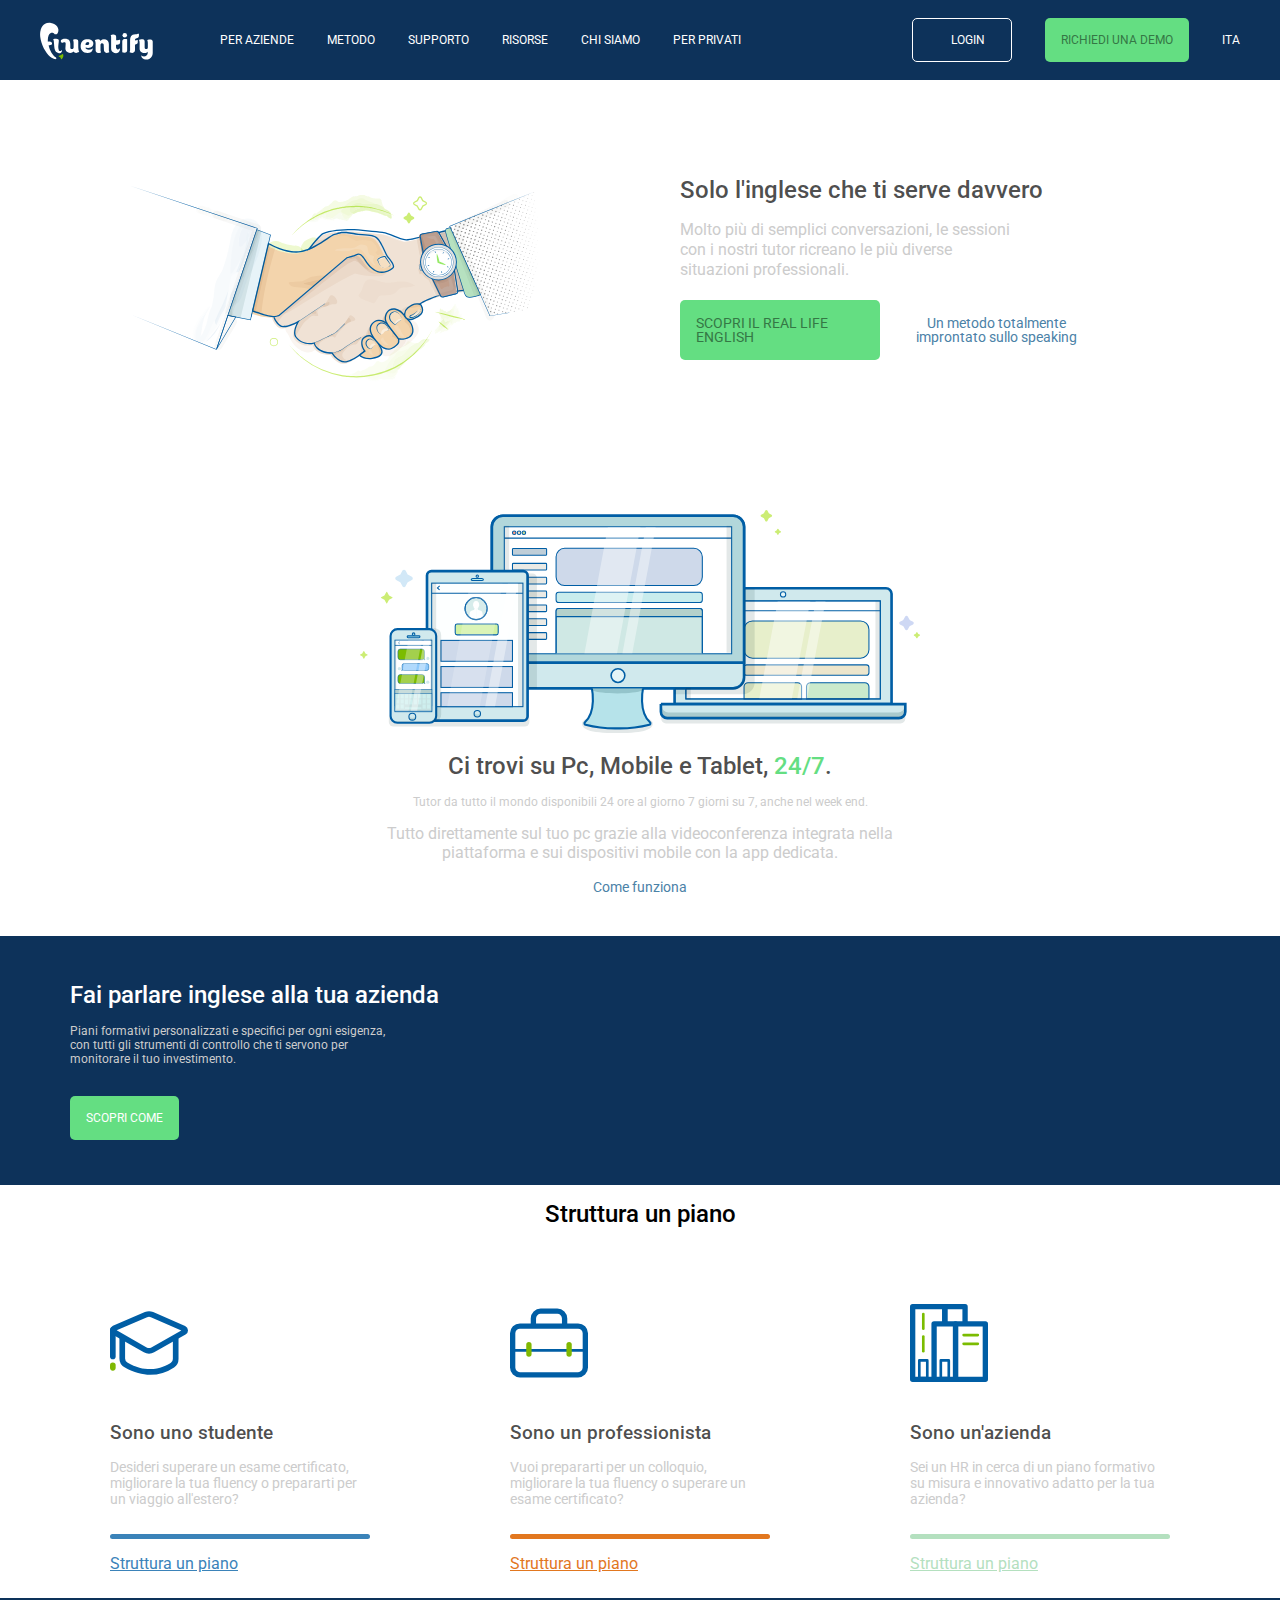
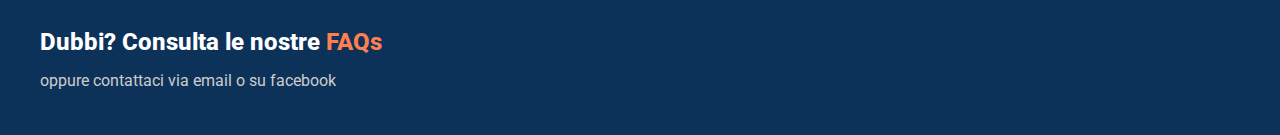
==== index-bonus.html @ aef8acaa "add parts of faqs" ====
<!DOCTYPE html>
<html lang="en">
<head>
    <meta charset="UTF-8">
    <meta http-equiv="X-UA-Compatible" content="IE=edge">
    <meta name="viewport" content="width=device-width, initial-scale=1.0">
    <!-- CSS-STYLE -->
    <link rel="stylesheet" href="main-bonus.css">
    <!-- FONT-STYLE -->
    <link rel="preconnect" href="https://fonts.gstatic.com">
    <link href="https://fonts.googleapis.com/css2?family=Roboto:wght@400;500&display=swap" rel="stylesheet">
    <!-- ICONS -->
    <link rel='stylesheet' href='https://cdnjs.cloudflare.com/ajax/libs/font-awesome/5.15.2/css/all.min.css'
        integrity='sha512-HK5fgLBL+xu6dm/Ii3z4xhlSUyZgTT9tuc/hSrtw6uzJOvgRr2a9jyxxT1ely+B+xFAmJKVSTbpM/CuL7qxO8w=='
        crossorigin='anonymous' />
    <title>Document</title>
</head>
<body>


    <header class="main-header">
        <div class="Container Clearfix">
            <!-- LOGO -->
            <div class="Logo Float-left">
                <img src="./fluentify-assets-bonus/logo.svg" alt="">
            </div>

            <!-- NAV CENTER -->
            <div class="nav-center Float-left">
                <nav>
                    <ul class="menu-inline">
                        <li><a href="">per aziende</a></li>
                        <li><a href="">metodo</a></li>
                        <li><a href="">supporto</a></li>
                        <li><a href="">risorse</a></li>
                        <li><a href="">chi siamo</a></li>
                        <li><a href="">per privati</a></li>
                    </ul>
                </nav>
            
            </div>

            <!-- NAV RIGHT -->
            <div class="nav-right Float-left">
                <nav>
                    <ul class="menu-inline">
                        <li><a class="buttons" href=""><i class="far fa-user-circle user"></i>login</a></li>
                        <li><a class="buttons btn-green" href="">richiedi una demo</a></li>
                        <li><a href="">ita</a></li>
                    </ul>
                </nav>
            </div>
        </div>
    </header>


    <!-- MAIN CONTENT -->
    <main>
        <section class="hero">
            <div class="Container Clearfix">
                <!-- img left -->
                <div class="left w-50 Float-left">
                    <img src="./fluentify-assets-bonus/shakehands.svg" alt="Stretta di mano">
    
                </div>
    
                <!-- Descrizione right -->
                <div class="right w-50 Float-left">
                    <h2>Solo l'inglese che ti serve davvero</h2>
                    <p>Molto più di semplici conversazioni, le sessioni con i nostri tutor ricreano le più diverse situazioni professionali.</p>
                    <a class="buttons btn-green" href="">scopri il real life english</a>
                    <span>Un metodo totalmente improntato sullo speaking</span>
    
                </div>
            </div>
        </section>


        <!-- HERO CENTRAL -->
        <section class="hero-central">
            <div class="Container">
                <div class="w-50">
                    <img src="./fluentify-assets-bonus/set.svg" alt="Device">
                    <h2>Ci trovi su Pc, Mobile e Tablet, <span>24/7</span>.</h2>
                    <p>Tutor da tutto il mondo disponibili 24 ore al giorno 7 giorni su 7, anche nel week end.</p>
                    <p>Tutto direttamente sul tuo pc grazie alla videoconferenza integrata nella piattaforma e sui dispositivi mobile con la app dedicata.</p>
                    <a href="">Come funziona</a>
                </div>
            </div>
        </section>

        <!-- INFO AZIENDE -->
        <section class="info">
            <div class="Container">
                <div class="w-50">
                    <h2>Fai parlare inglese alla tua azienda</h2>
                    <p>Piani formativi personalizzati e specifici per ogni esigenza, con tutti gli strumenti di controllo  che ti servono per monitorare il tuo investimento.</p>
                    <a class="buttons btn-green" href="">scopri come</a>
                </div>
            </div>
        </section>


        <!-- PIANO -->
        <section class="piano">
            <div class="Container Clearfix">
                <!-- Title -->
                <h2>Struttura un piano</h2>

                <!-- Colonna 1 -->
                <div class="col Float-left">
                    <img src="./fluentify-assets-bonus/student.svg" alt="Student">
                    <h3>Sono uno studente</h3>
                    <p>Desideri superare un esame certificato, migliorare la tua fluency o prepararti per un viaggio all'estero?</p>
                    <hr class="color-uno">
                    <a class="color-uno" href="">Struttura un piano</a>
                </div>



            <!-- Colonna 2 -->
                <div class="col Float-left">
                    <img src="./fluentify-assets-bonus/worker.svg" alt="Lavoratore">
                    <h3>Sono un professionista</h3>
                    <p>Vuoi prepararti per un colloquio, migliorare la tua fluency o superare un esame certificato?</p>
                    <hr class="color-due">
                    <a class="color-due" href="">Struttura un piano</a>
                </div>


            <!-- Colonna 3 -->
                <div class="col Float-left">
                    <img src="./fluentify-assets-bonus/business.svg" alt="Business">
                    <h3>Sono un'azienda</h3>
                    <p>Sei un HR in cerca di un piano formativo su misura e innovativo adatto per la tua azienda?</p>
                    <hr class="color-tre">
                    <a class="color-tre" href="">Struttura un piano</a>
                </div>
            </div>
        </section>

        <!-- FAQS -->

        <section class="problem">
            <div class="Container">
                <h2>Dubbi? Consulta le nostre <a class="info" href="">FAQs</a></h2>
                <p>oppure contattaci via email o su facebook</p>
            </div>
        </section>






    </main>
    
</body>
</html>
---- main-bonus.css ----
/* GENERAL */

*{
    margin: 0;
    padding: 0;
    box-sizing: border-box;
}

body{
    font-family: 'Roboto', sans-serif;
    font-size: 16px;
    color: #ccc;
}

main{
    padding-top: 50px;
}

h1,
h2,
h3,
h4,
h5,
h6{
    color: rgba(0, 0, 0, 0.7);
    font-weight: 500;
}

/* UTILITIES (classi di riutilizzo) */

/* Layout */

.Container{
    width: 1200px;
    margin: 0 auto;
}


.Clearfix::after{
    content: "";
    display: table;
    clear: both;

}

.Float-left{
    float: left;
}

.w-50{
    width: 50%;
}



.menu-inline li{
    display: inline-block;
    list-style: none;
    margin-right: 30px;
}


/* BUTTONS */

.buttons{
    display: inline-block;
    min-width: 100px;
    padding: 15px;
    color: #fff;
    text-align: center;
    text-decoration: none;
    text-transform: uppercase;
    border: 1px solid #fff;
    border-radius: 5px;
}

.buttons.btn-green{
    color: #357745;
    background-color: #64de82;
    border: 1px solid transparent;
}


/* MAIN HEADER */

.main-header{
    font-size: 12px;
    background-color: #0d325a;
    line-height: 80px;
    text-transform: uppercase;
}

.Container .Logo{
    width: 15%;

}



.Container .nav-center{
    width: 55%;


}

.Container .nav-right{
    width: 30%;
    text-align: right;


}



/* Logo */

.Container .Logo img{
    vertical-align: middle;
}

/* Nav center */

.menu-inline li:last-child{
    margin-right: 0;
}

.main-header a{
    color: #fff;
    text-decoration: none;
}

/* Nav right */

.main-header a.buttons{
    line-height: 1;
    /* 12 px o 1 perchè fa riferimento al font principale */
}

/* icona user */

.menu-inline i.user{
    margin-right: 12px;
}

.menu-inline .buttons:hover{
    background-color: #fff;
    color: #0d325a;
    transition: 0.5s;
}

.menu-inline .btn-green:hover{
    color: #fff;
    font-weight: 500;
    background-color: #0a722496

}

.right .buttons.btn-green:hover{
    color: #fff;
    font-weight: 500;
    background-color: #357745;
    transition: 0.5s;

}


/* MAIN CONTENT */

/* HERO */

.hero{
    padding: 30px;

}

/* img Left */

.Container .left{
    position: relative;
    height: 300px;
    /* non capisco perchè devo impostare altezza */
}

.Container .left img{
    position: absolute;
    top: 20%;
    left: 50%;
    transform: translate(-50%, -20%);
    width: 70%;
}


/* Descrizione right */

.right{
    padding-top: 20px;
    padding-left: 40px;
    line-height: 20px;
}

.right h2{
    margin-bottom: 20px;
}

.right p{
    width: 60%;
    margin-bottom: 20px;
    font-size: 16px;
}



.right .buttons.btn-green{
    text-align: left;
    max-width: 200px ;
    font-size: 14px;
    line-height: 1;

}

.right span{
    display: inline-block;
    width: 40%;
    padding: 10px;
    text-align: center;
    font-size: 14px;
    color: #4b82a7;
    line-height: 1;
}

/* MAIN CENTRAL */
.hero-central .Container .w-50{
    margin: 0 auto;
    text-align: center;
    padding: 20px;
}

.hero-central .Container .w-50 h2 span{
    color:#64de82;
}




.hero-central .Container .w-50 img, h2, p, a{
    margin-bottom: 15px;
}

.hero-central .Container .w-50 p:first-of-type{
    font-size: 12px;
}

.hero-central .Container .w-50 a{
    color: #4b82a7;
    font-size: 14px;
    text-decoration: none;
}

.hero-central .Container .w-50 a:hover{
    text-decoration: underline;
}


/* INFO AZIENDE */
.info{
    margin-top: 20px;
    background-color: #0d325a;
}

.info .Container .w-50{
    padding: 30px;
}

.info .Container .w-50 h2{
    margin: 15px 0;
    color: #fff;
}
.info .Container .w-50 p{
    width: 60%;
    font-size: 12px;
}
.info .Container .w-50 a{
    margin: 15px 0;
    color: #fff;
    line-height: 1;
    font-size: 12px;
}

/* PIANO */

/* Titolo */

.piano{
    margin-top: 15px;
}
.piano .Container{
    text-align: center;
}

.piano .Container h2{
    font-size: 24px;
    color: black;
}

/* Colonne */


.Container .col{
    width: calc(100% / 3 - 120px);
    margin: 15px 60px;
    padding: 10px;
    text-align: left;
}

.col img{
    width: 30%;
    height: 150px;
}
.col p{
    margin-top: 15px;
    font-size: 14px;
    min-height: 60px;
}


.col hr{

    height: 5px;
    font-size: 12px;
    margin-bottom: 15px;
    border: 1px solid transparent;
    border-radius: 5px;
}

hr.color-uno{
    background-color: #3b83b9;
}

a.color-uno{
    color: #3b83b9;
}

hr.color-due{
    background-color: rgb(226, 119, 31);
}

a.color-due{
    color:  rgb(226, 119, 31);
}

hr.color-tre{
    background-color: #b4e0bf;
}

a.color-tre{
    color:#b4e0bf;
}



/* FAQS */
.problem{
    padding: 30px;
    background-color: #0d325a;
}

.problem .Container h2{
    font-weight: 800;
    color: #fff;
}

.problem .Container h2 a.info{
    color: coral;
    text-decoration: none;
}

.problem .Container h2 a.info:hover{
    text-decoration: underline;
}
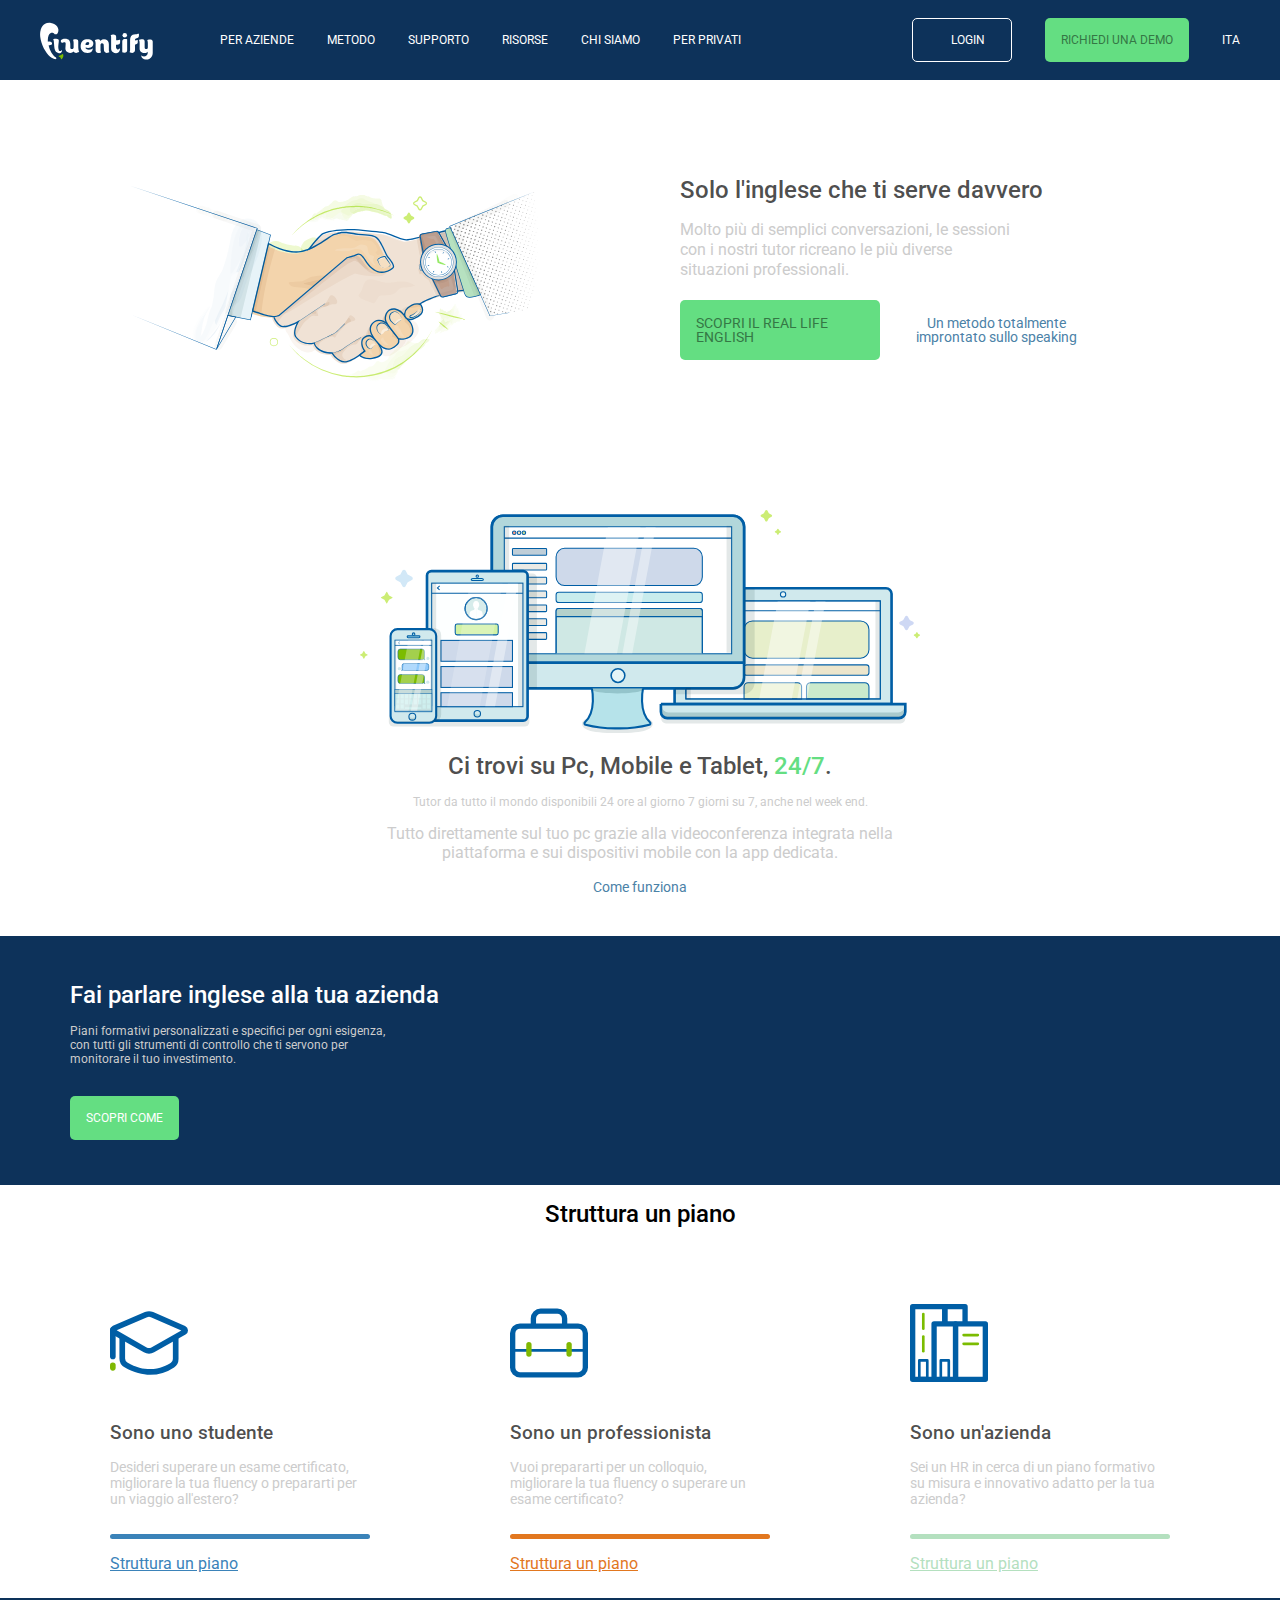
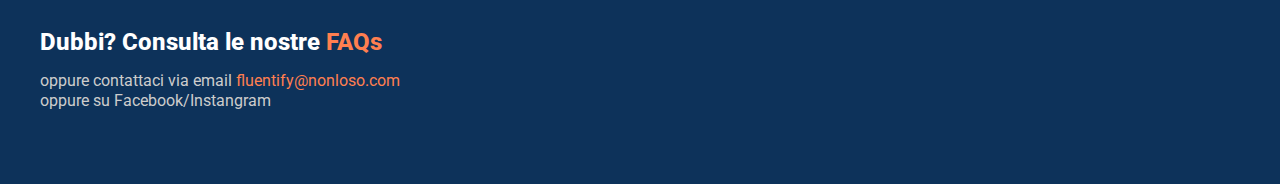
==== commit 5793189f: "add social buttons" ====
--- a/index-bonus.html
+++ b/index-bonus.html
@@ -144,7 +144,10 @@
         <section class="problem">
             <div class="Container">
                 <h2>Dubbi? Consulta le nostre <a class="info" href="">FAQs</a></h2>
-                <p>oppure contattaci via email o su facebook</p>
+                <p>oppure contattaci via email <a class="info" href="">fluentify@nonloso.com</a><br> oppure su Facebook/Instangram</p>
+                <i class="fab fa-facebook"></i>
+                <i class="fab fa-instagram"></i>
+
             </div>
         </section>
 
--- a/main-bonus.css
+++ b/main-bonus.css
@@ -369,21 +369,40 @@
     color: #fff;
 }
 
-.problem .Container h2 a.info{
+.problem .Container a.info{
     color: coral;
     text-decoration: none;
 }
 
-.problem .Container h2 a.info:hover{
+.problem .Container a.info:hover{
     text-decoration: underline;
 }
 
-
-
-
-
-
-
-
-
-
+.problem .Container p{
+    line-height: 20px;
+}
+
+
+
+
+.problem .Container i{
+    font-size: 24px;
+    margin:0 20px;
+    color: #fff;
+    font-size: 24px;
+}
+
+.problem .Container i:hover{
+    color: coral;
+    cursor: pointer;
+}
+
+
+
+
+
+
+
+
+
+
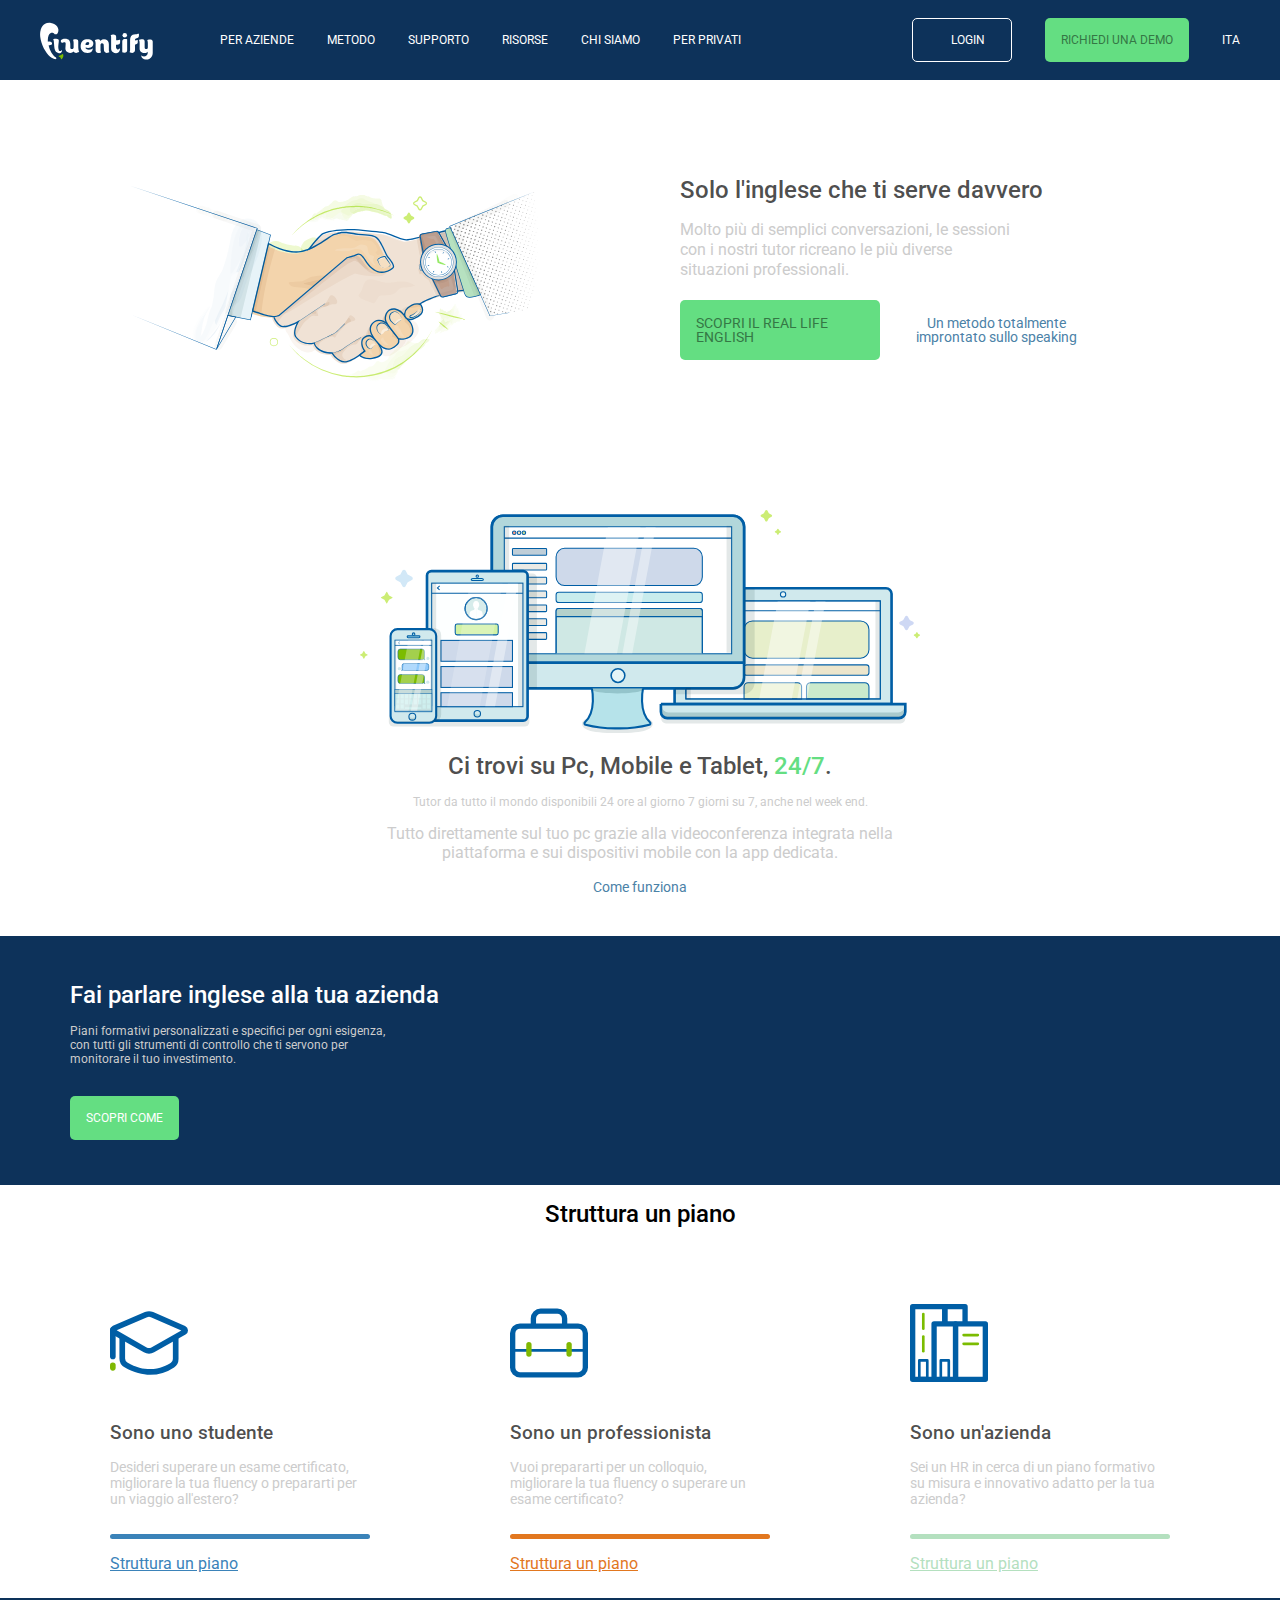
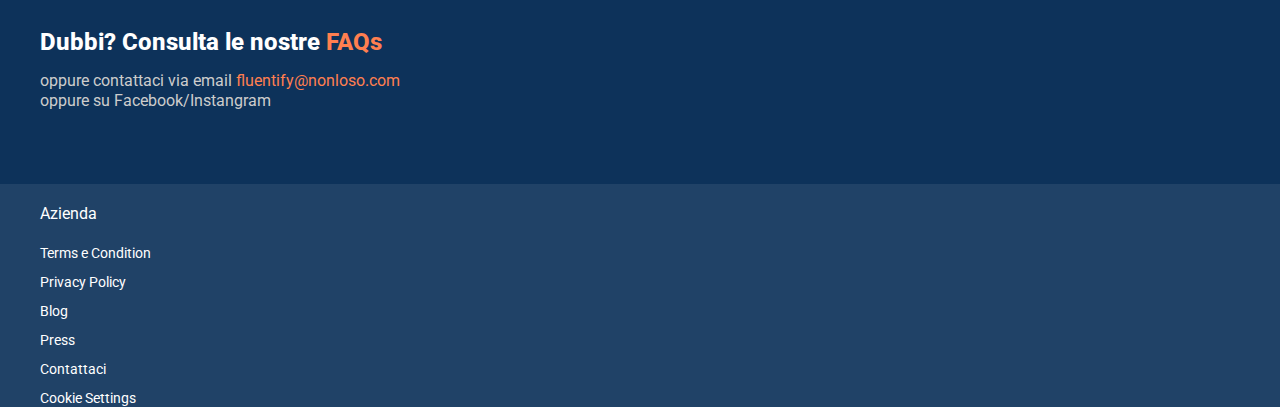
==== commit 70378a9d: "add left footer" ====
--- a/index-bonus.html
+++ b/index-bonus.html
@@ -147,16 +147,35 @@
                 <p>oppure contattaci via email <a class="info" href="">fluentify@nonloso.com</a><br> oppure su Facebook/Instangram</p>
                 <i class="fab fa-facebook"></i>
                 <i class="fab fa-instagram"></i>
-
             </div>
         </section>
+    </main>
 
+    <!-- FOOTER -->
+    <footer>
+        <section class="footer">
+            <div class="Container">
+                <!-- Parte sinistra footer -->
+                <div class=" foot-sx w-50">
+                    <span class="Azienda">Azienda</span>
+                    <ul class="menu-faq">
+                        <li><a href="">Terms e Condition</a></li>
+                        <li><a href="">Privacy Policy</a></li>
+                        <li><a href="">Blog</a></li>
+                        <li><a href="">Press</a></li>
+                        <li><a href="">Contattaci</a></li>
+                        <li><a href="">Cookie Settings</a></li>
+                    </ul>
 
+                </div>
 
+                <!-- Parte destra footer -->
+                <div class="foot-dx w-50">
 
-
-
-    </main>
+                </div>
+            </div>
+        </section>
+    </footer>
     
 </body>
 </html>--- a/main-bonus.css
+++ b/main-bonus.css
@@ -59,6 +59,13 @@
     margin-right: 30px;
 }
 
+.menu-faq li{
+    list-style: none;
+    margin-bottom: 10px;
+}
+
+
+
 
 /* BUTTONS */
 
@@ -393,16 +400,48 @@
 }
 
 .problem .Container i:hover{
-    color: coral;
+    color:#64de82;
     cursor: pointer;
 }
 
-
-
-
-
-
-
-
-
-
+/* FOOTER */
+.footer{
+    background-color: #0d325aeb;
+}
+
+.footer .Container{
+padding-top: 20px;
+}
+
+span.Azienda{
+    margin-bottom: 20px;
+    color: #fff;
+}
+
+/* .foot-sx span{
+    margin-bottom: 20px;
+} */
+
+.menu-faq li:first-child{
+    margin-top: 20px;
+    text-decoration: none;
+}
+
+.footer .foot-sx a{
+    font-size: 14px;
+    color: #fff;
+    text-decoration: none;
+}
+
+.footer .foot-sx a:hover{
+    text-decoration: underline;
+}
+
+
+
+
+
+
+
+
+
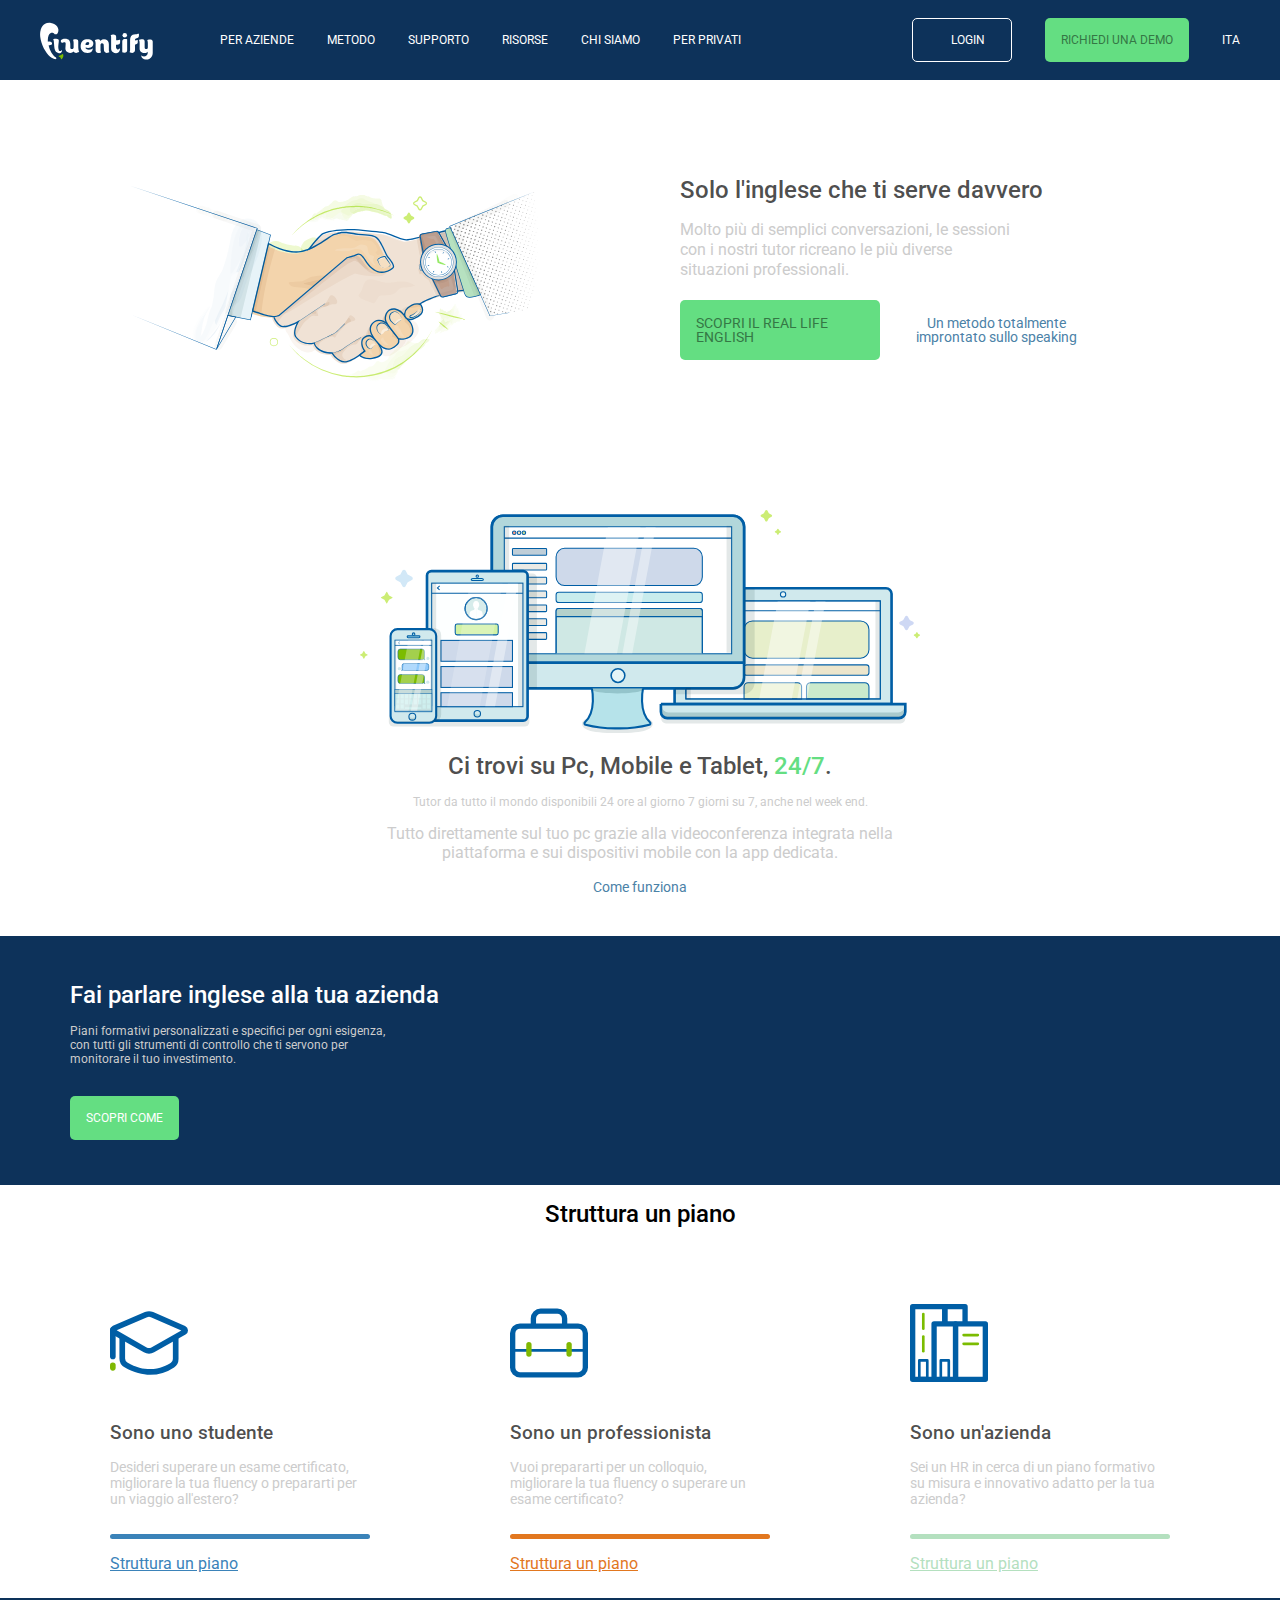
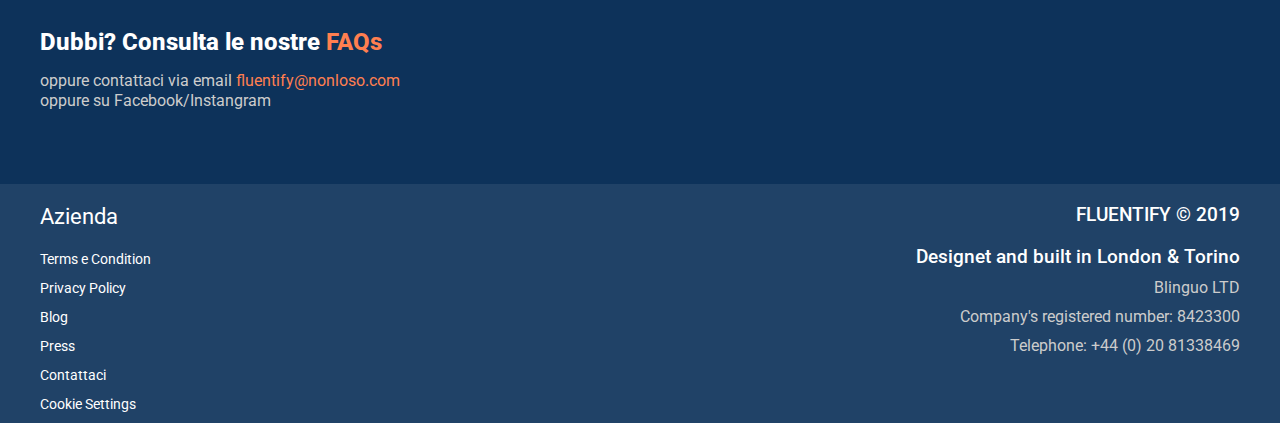
==== commit ccd8e4f2: "add footer , completed." ====
--- a/index-bonus.html
+++ b/index-bonus.html
@@ -154,9 +154,9 @@
     <!-- FOOTER -->
     <footer>
         <section class="footer">
-            <div class="Container">
+            <div class="Container Clearfix">
                 <!-- Parte sinistra footer -->
-                <div class=" foot-sx w-50">
+                <div class=" foot-sx w-50 Float-left">
                     <span class="Azienda">Azienda</span>
                     <ul class="menu-faq">
                         <li><a href="">Terms e Condition</a></li>
@@ -170,7 +170,12 @@
                 </div>
 
                 <!-- Parte destra footer -->
-                <div class="foot-dx w-50">
+                <div class="foot-dx w-50 Float-left">
+                    <h3>fluentify &copy; 2019 </h3>
+                    <h3 class="not">Designet and built in London & Torino</h3>
+                    <p>Blinguo LTD</p>
+                    <p>Company's registered number: 8423300</p>
+                    <p>Telephone: +44 (0) 20 81338469</p>
 
                 </div>
             </div>
--- a/main-bonus.css
+++ b/main-bonus.css
@@ -413,14 +413,14 @@
 padding-top: 20px;
 }
 
+/* foot-left */
+
 span.Azienda{
+    font-size: 22px;
     margin-bottom: 20px;
     color: #fff;
 }
 
-/* .foot-sx span{
-    margin-bottom: 20px;
-} */
 
 .menu-faq li:first-child{
     margin-top: 20px;
@@ -437,11 +437,37 @@
     text-decoration: underline;
 }
 
-
-
-
-
-
-
-
-
+/* foot-right */
+
+.footer .foot-dx{
+    text-align: right;
+
+}
+
+.footer .foot-dx h3:not(h3.not){
+    text-transform: uppercase;
+    margin-bottom: 20px;
+}
+
+.footer .foot-dx h3{
+    color: #fff;
+}
+
+.footer .foot-dx p{
+    color: #ccc;
+    margin: 10px 0;
+}
+
+.footer .foot-dx p:first-child{
+    margin-top: 30px;
+}
+/* non funziona non capisco il perchè */
+
+
+
+
+
+
+
+
+
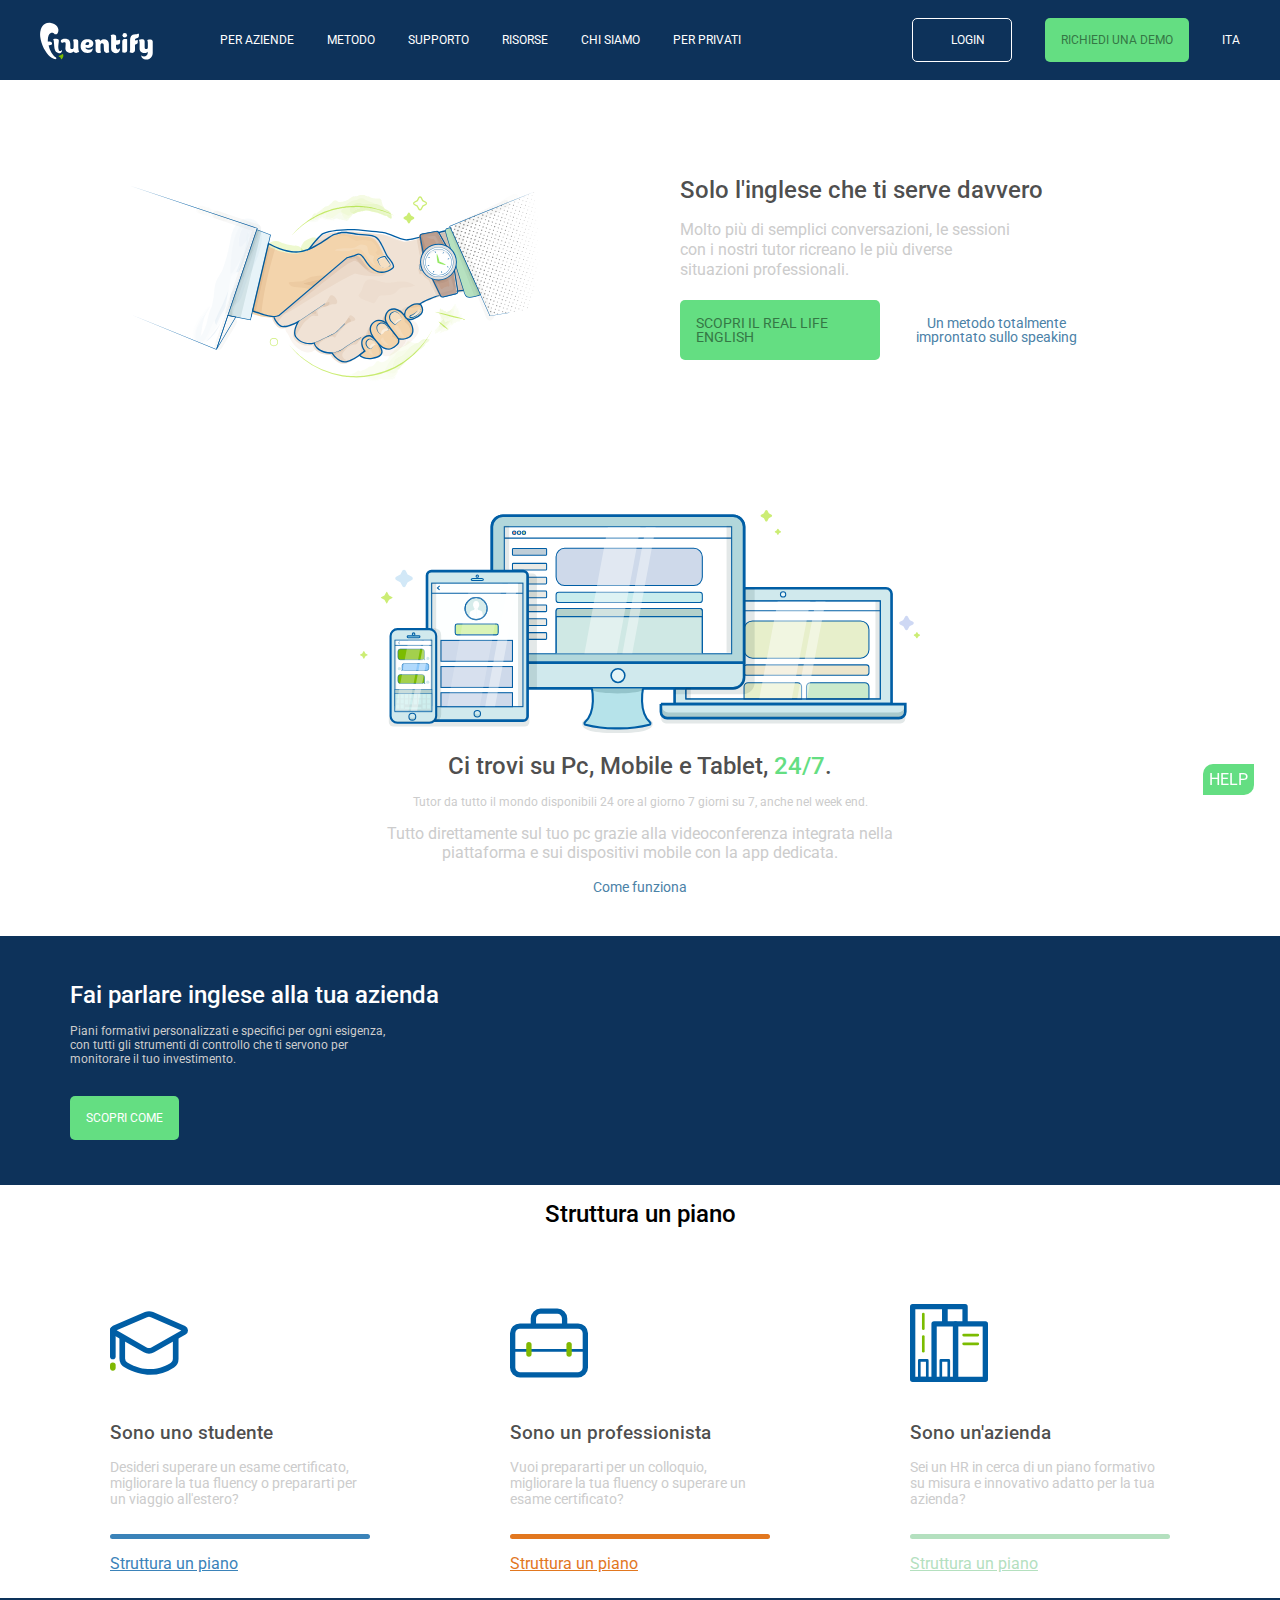
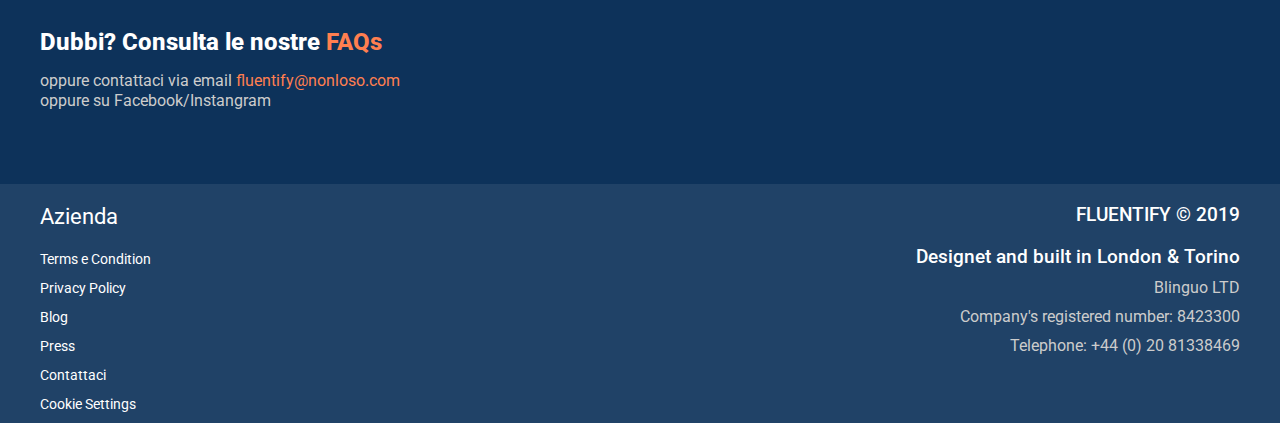
==== commit 2276ac81: "add help button" ====
--- a/index-bonus.html
+++ b/index-bonus.html
@@ -16,6 +16,11 @@
     <title>Document</title>
 </head>
 <body>
+        <!-- Help -->
+
+        <div class="Help">
+            <a class=" buttons btn-green little-buttons" href="">Help</a>
+        </div>
 
 
     <header class="main-header">
@@ -181,6 +186,5 @@
             </div>
         </section>
     </footer>
-    
 </body>
 </html>--- a/main-bonus.css
+++ b/main-bonus.css
@@ -87,6 +87,12 @@
     border: 1px solid transparent;
 }
 
+.buttons.little-buttons{
+    padding: 5px;
+    min-width: 30px;
+    border-radius: 10px 0px;
+}
+
 
 /* MAIN HEADER */
 
@@ -463,11 +469,21 @@
 }
 /* non funziona non capisco il perchè */
 
-
-
-
-
-
-
-
-
+/* HELP */
+
+.Help{
+    position: fixed;
+    right: 2%;
+    bottom: 10%;
+}
+
+.Help a.buttons.btn-green.little-buttons{
+    color: #fff;
+}
+
+
+
+
+
+
+
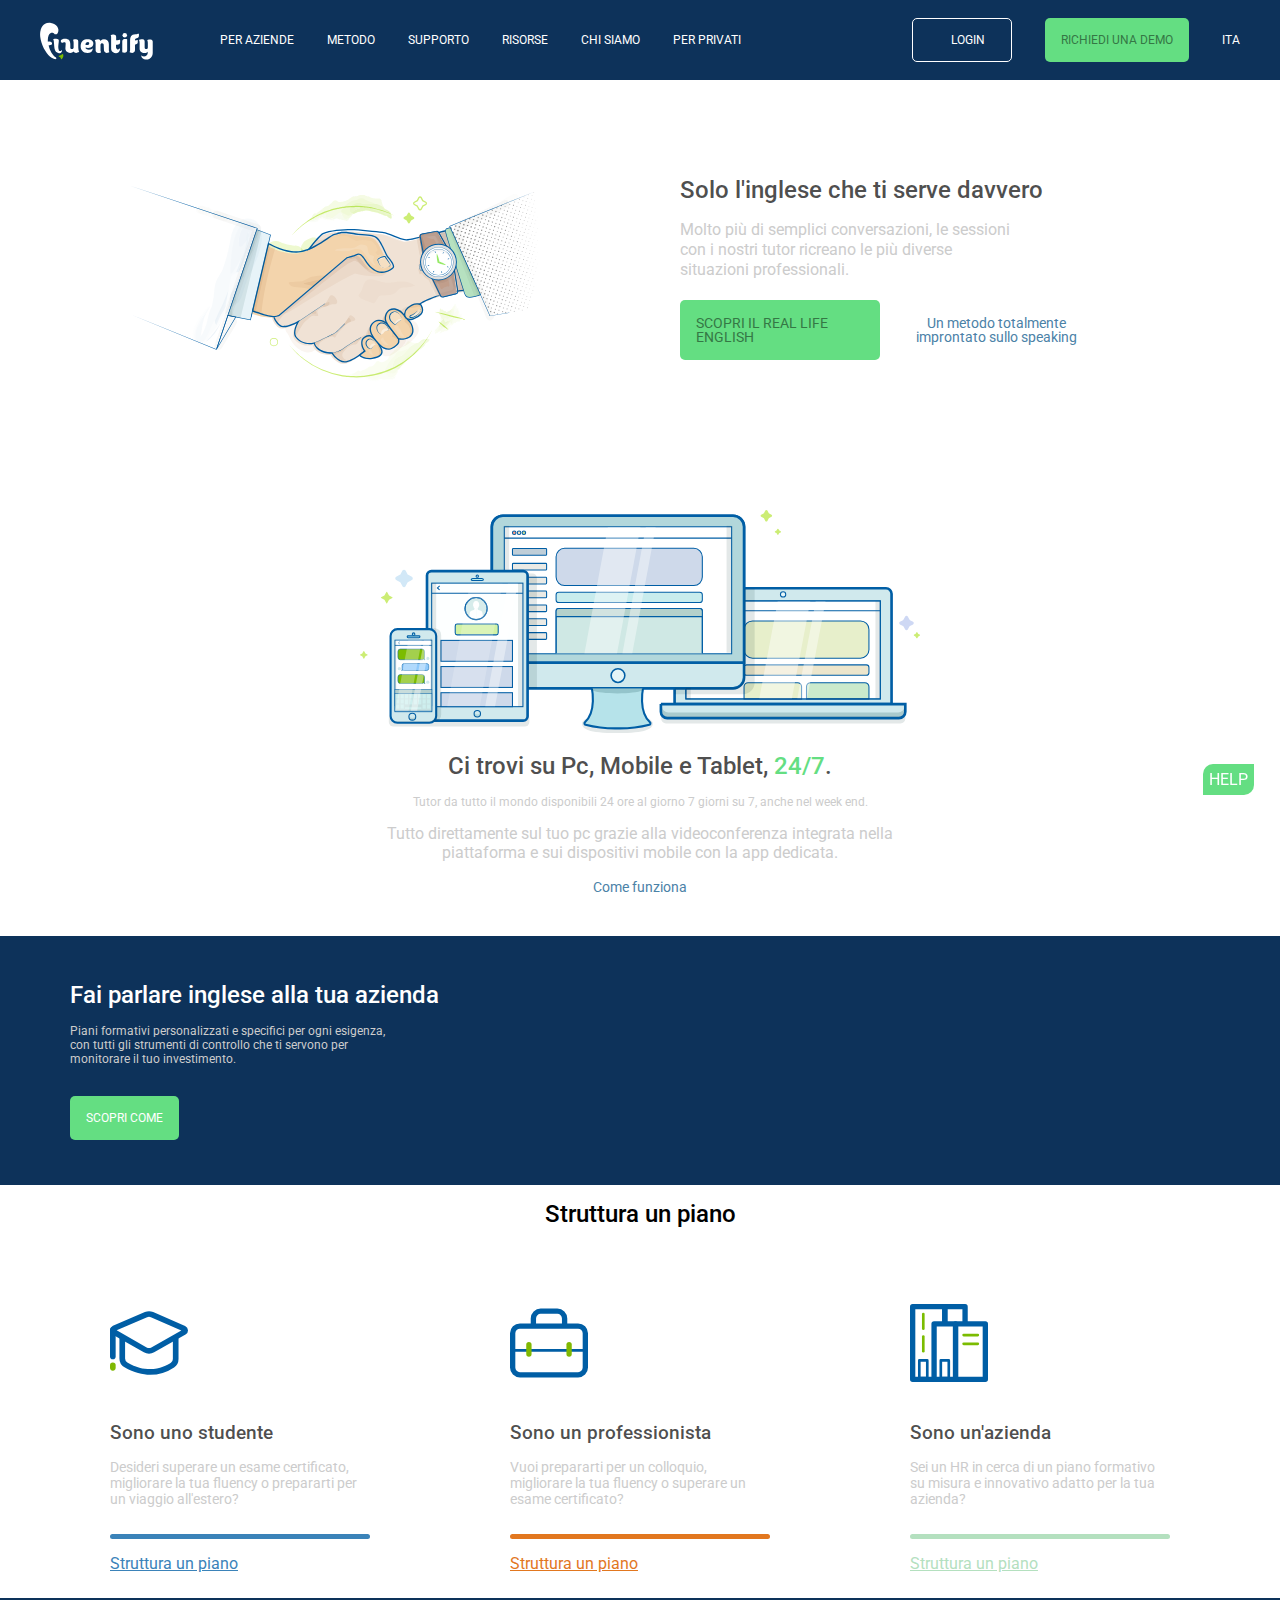
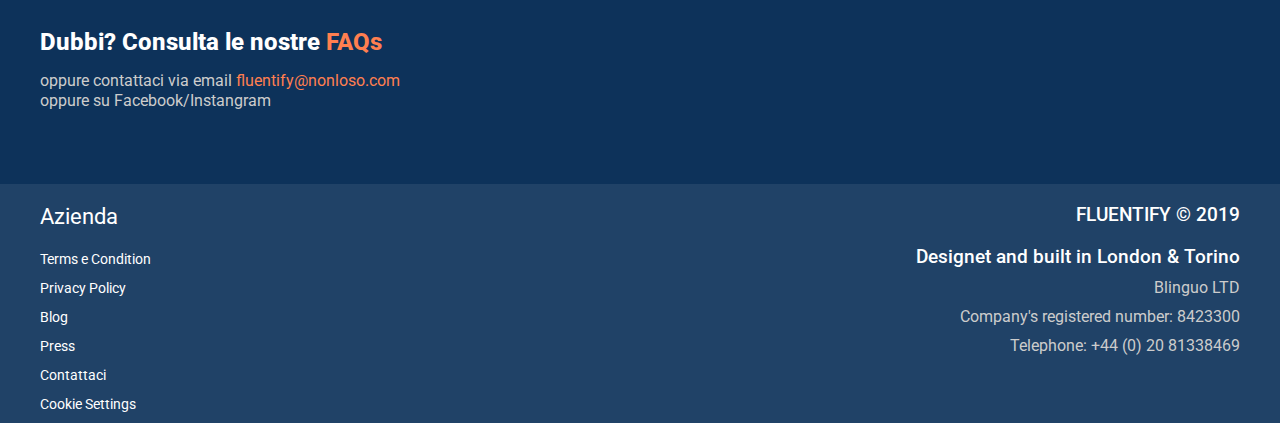
==== commit c617a392: "add link for first landing page" ====
--- a/index-bonus.html
+++ b/index-bonus.html
@@ -27,7 +27,7 @@
         <div class="Container Clearfix">
             <!-- LOGO -->
             <div class="Logo Float-left">
-                <img src="./fluentify-assets-bonus/logo.svg" alt="">
+                <a href="index.html"><img src="./fluentify-assets-bonus/logo.svg" alt=""></a>
             </div>
 
             <!-- NAV CENTER -->
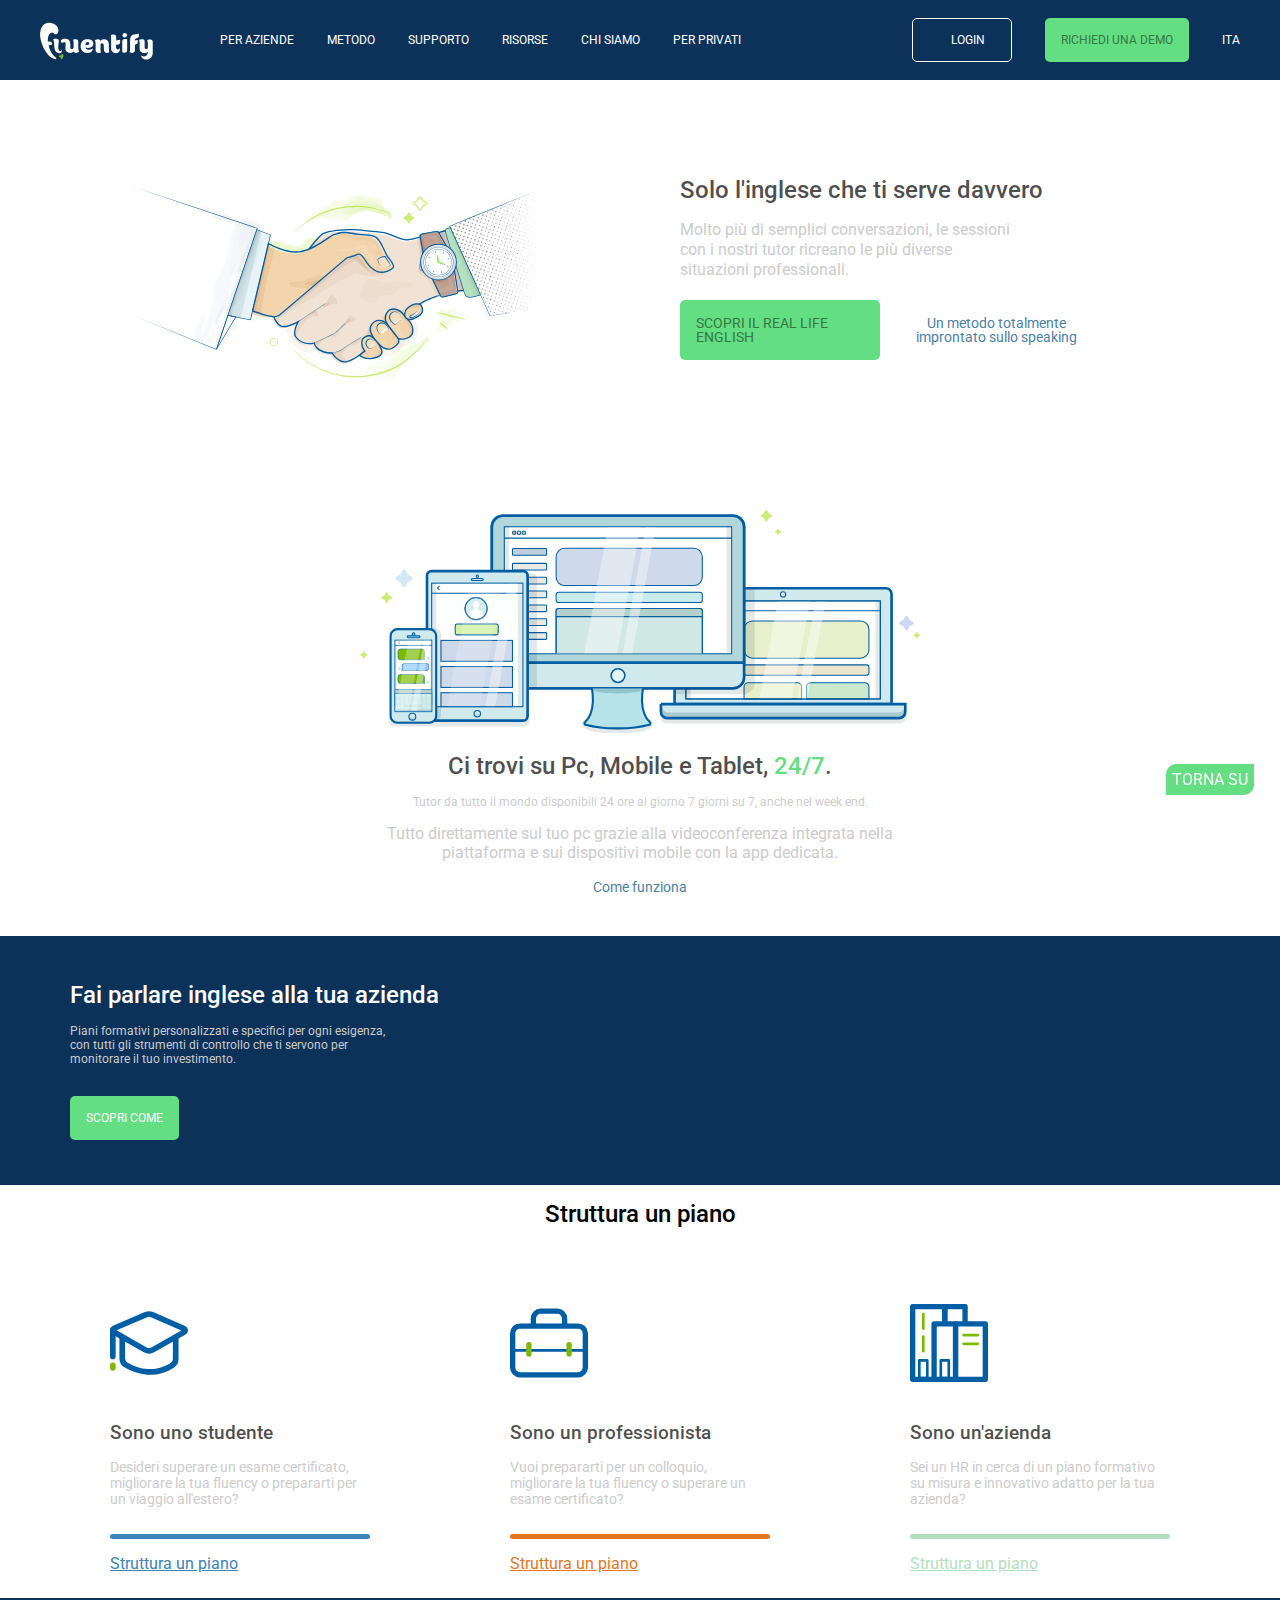
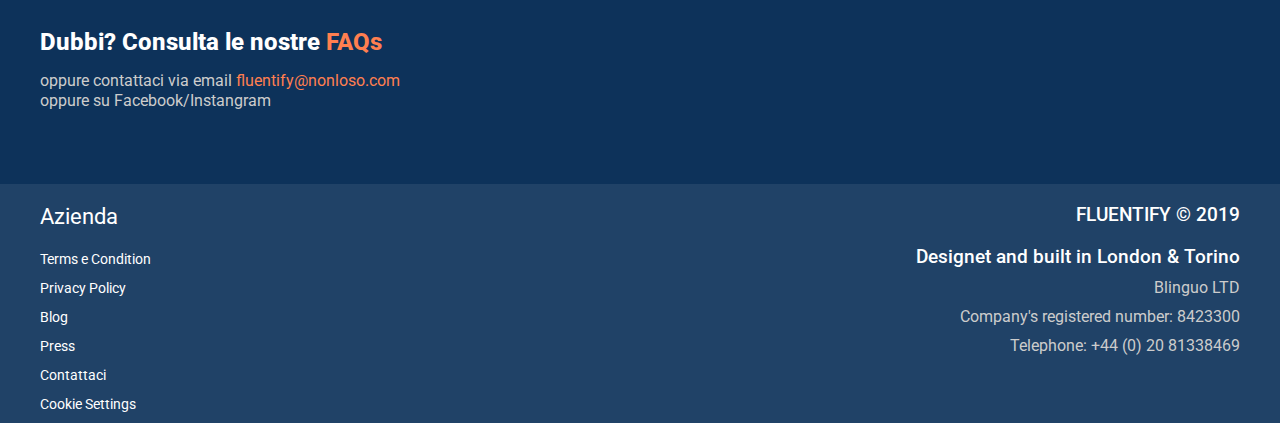
==== commit bb442cc3: "change help in back to home" ====
--- a/index-bonus.html
+++ b/index-bonus.html
@@ -19,11 +19,11 @@
         <!-- Help -->
 
         <div class="Help">
-            <a class=" buttons btn-green little-buttons" href="">Help</a>
+            <a href="#Home" class=" buttons btn-green little-buttons" href="">Torna su</a>
         </div>
 
 
-    <header class="main-header">
+    <header id="Home"  class="main-header">
         <div class="Container Clearfix">
             <!-- LOGO -->
             <div class="Logo Float-left">
--- a/main-bonus.css
+++ b/main-bonus.css
@@ -4,6 +4,9 @@
     margin: 0;
     padding: 0;
     box-sizing: border-box;
+}
+html{
+    scroll-behavior: smooth;
 }
 
 body{
